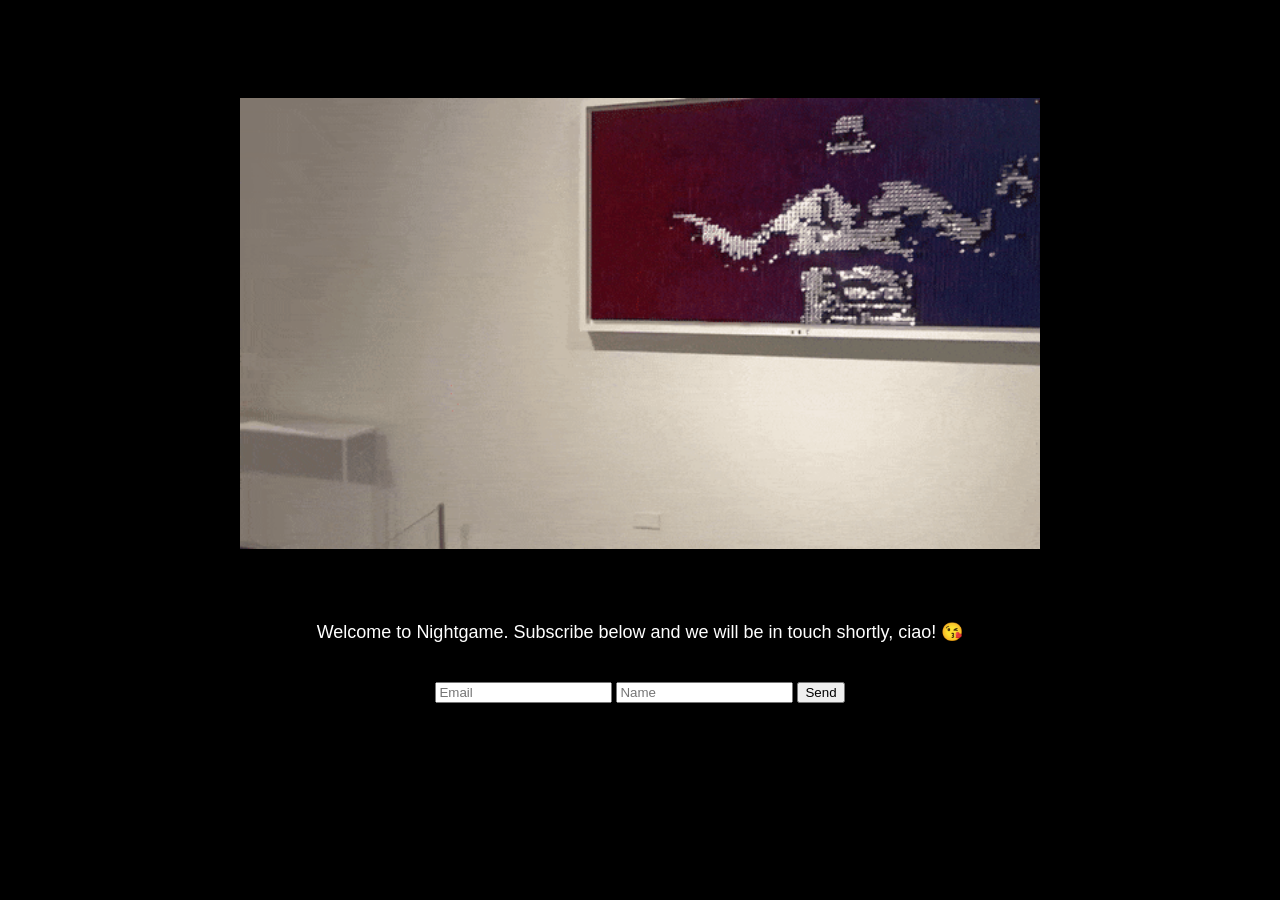
==== test.html @ 91141ab2 "Update test.html" ====
<!DOCTYPE html PUBLIC "-//W3C//DTD XHTML 1.0 Transitional//EN" "http://www.w3.org/TR/xhtml1/DTD/xhtml1-transitional.dtd">
<html xmlns="http://www.w3.org/1999/xhtml">
<head>
<meta http-equiv="Content-Type" content="text/html; charset=UTF-8" />
<title>Nightgame</title>
<link rel="icon" type="image/x-icon" href="infields favi.png">
<style type="text/css">

body {background-color:black;}
	
body p {
	font-family: Helvetica Neue Light; color:white; text-align: center; font-size:18px;
}
body p {
	font-family: Arial, Helvetica, sans-serif; color:white; text-align: center;
}
body p {
	font-family: Arial, Helvetica, sans-serif; color:white; text-align: center;
}
</style>

<link rel="stylesheet" href="style.css" />

<script type="text/javascript">

  var _gaq = _gaq || [];
  _gaq.push(['_setAccount', 'UA-18966933-1']);
  _gaq.push(['_trackPageview']);

  (function() {
    var ga = document.createElement('script'); ga.type = 'text/javascript'; ga.async = true;
    ga.src = ('https:' == document.location.protocol ? 'https://ssl' : 'http://www') + '.google-analytics.com/ga.js';
    var s = document.getElementsByTagName('script')[0]; s.parentNode.insertBefore(ga, s);
  })();

</script>
</head>

<body>

<br /><br /><br /><br />
<p><a href="https://www.instagram.com/mattnightgame/"><img src="nightgame gif.gif" alt="instagram" style="width:800px; class="center"></a></p>
<br /><br />	
<p>Welcome to Nightgame. Subscribe below and we will be in touch shortly, ciao! &#128536;<br /><br /></p>

<p><form 
  method="POST" 
  action="https://script.google.com/macros/s/AKfycbz--ZBonqhjqO8FE5NCQ_iCk4P7zXs1GO5Id4rs71nzlLh5l_P8xykJXQ3iTdW9nbe6Wg/exec" 
  id="my-form" align="center">

  <input name="Email" type="email" placeholder="Email" required>
  <input name="Name" type="text" placeholder="Name" required>
  <button type="submit">Send</button>

<script src="event.js"></script>
	
</form></p>


</body>
</html>
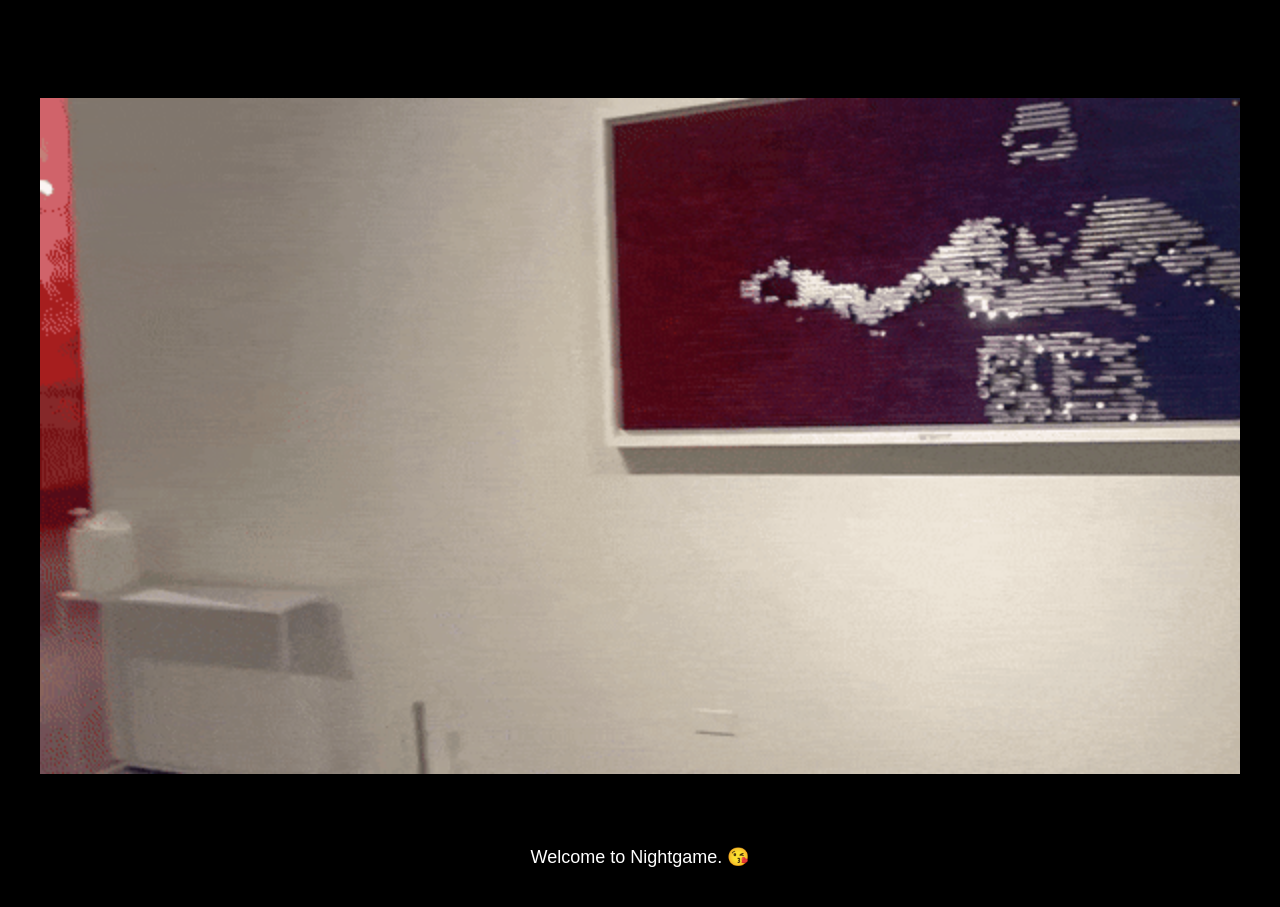
==== commit 7d436585: "Update test.html" ====
--- a/test.html
+++ b/test.html
@@ -39,22 +39,10 @@
 <body>
 
 <br /><br /><br /><br />
-<p><a href="https://www.instagram.com/mattnightgame/"><img src="nightgame gif.gif" alt="instagram" style="width:800px; class="center"></a></p>
+<p><img src="nightgame gif.gif" style="width:1200px; class="center"></a></p>
 <br /><br />	
-<p>Welcome to Nightgame. Subscribe below and we will be in touch shortly, ciao! &#128536;<br /><br /></p>
+<p>Welcome to Nightgame. &#128536;<br /><br /></p>
 
-<p><form 
-  method="POST" 
-  action="https://script.google.com/macros/s/AKfycbz--ZBonqhjqO8FE5NCQ_iCk4P7zXs1GO5Id4rs71nzlLh5l_P8xykJXQ3iTdW9nbe6Wg/exec" 
-  id="my-form" align="center">
-
-  <input name="Email" type="email" placeholder="Email" required>
-  <input name="Name" type="text" placeholder="Name" required>
-  <button type="submit">Send</button>
-
-<script src="event.js"></script>
-	
-</form></p>
 
 
 </body>
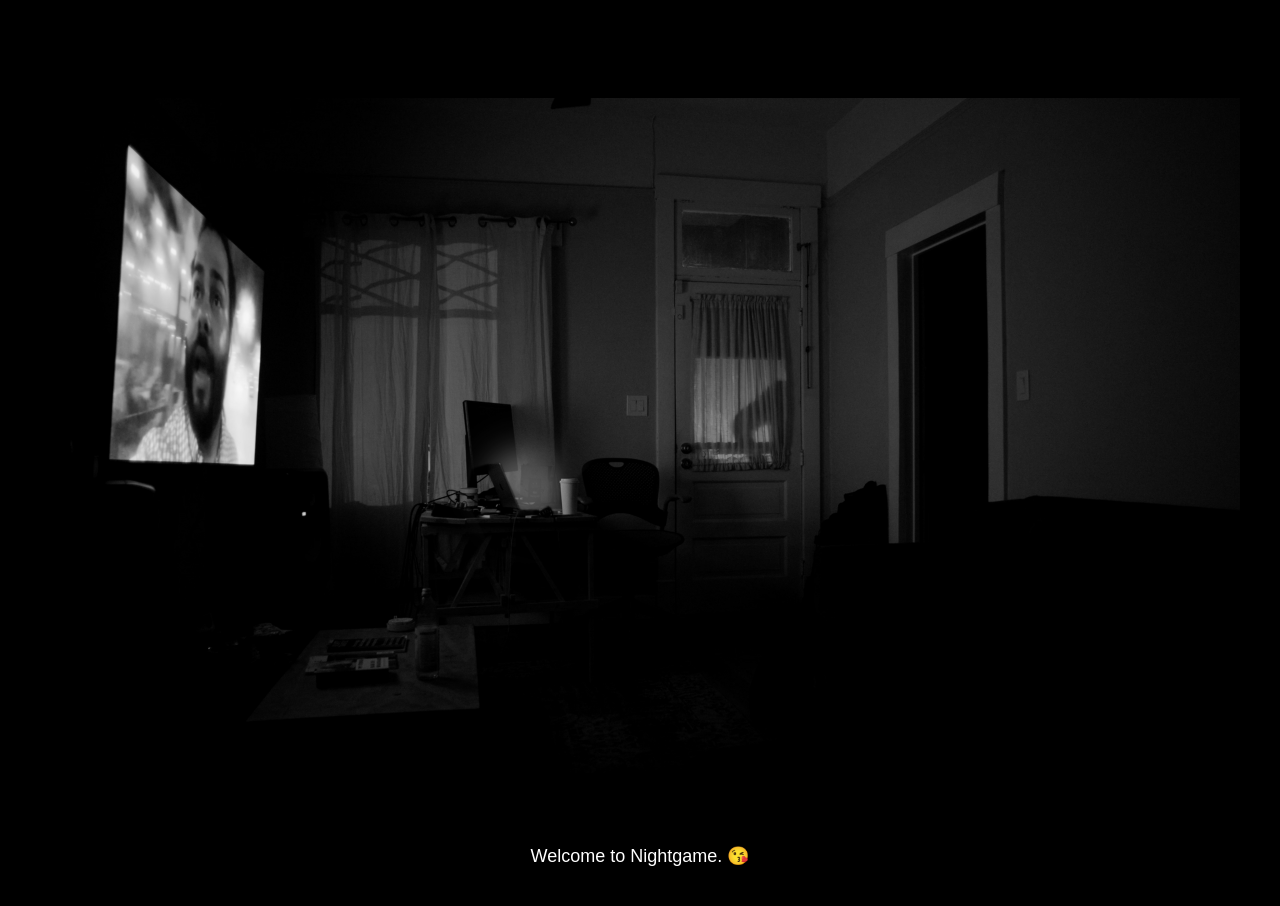
==== commit c5654e76: "Update test.html" ====
--- a/test.html
+++ b/test.html
@@ -39,7 +39,15 @@
 <body>
 
 <br /><br /><br /><br />
-<p><img src="nightgame gif.gif" style="width:1200px; class="center"></a></p>
+<p>
+<img src="Nightgame homepage copy.jpg" style="width:1200px; class="center" usemap="#image-map"></a>
+	<map name="image-map">
+    <area target="" alt="" title="" href="" coords="288,1462,895,288" shape="rect">
+    <area target="" alt="" title="" href="" coords="1934,1551,229" shape="circle">
+    <area target="" alt="" title="" href="" coords="2727,1060,3022,1466" shape="rect">
+	</map>
+	
+</p>
 <br /><br />	
 <p>Welcome to Nightgame. &#128536;<br /><br /></p>
 
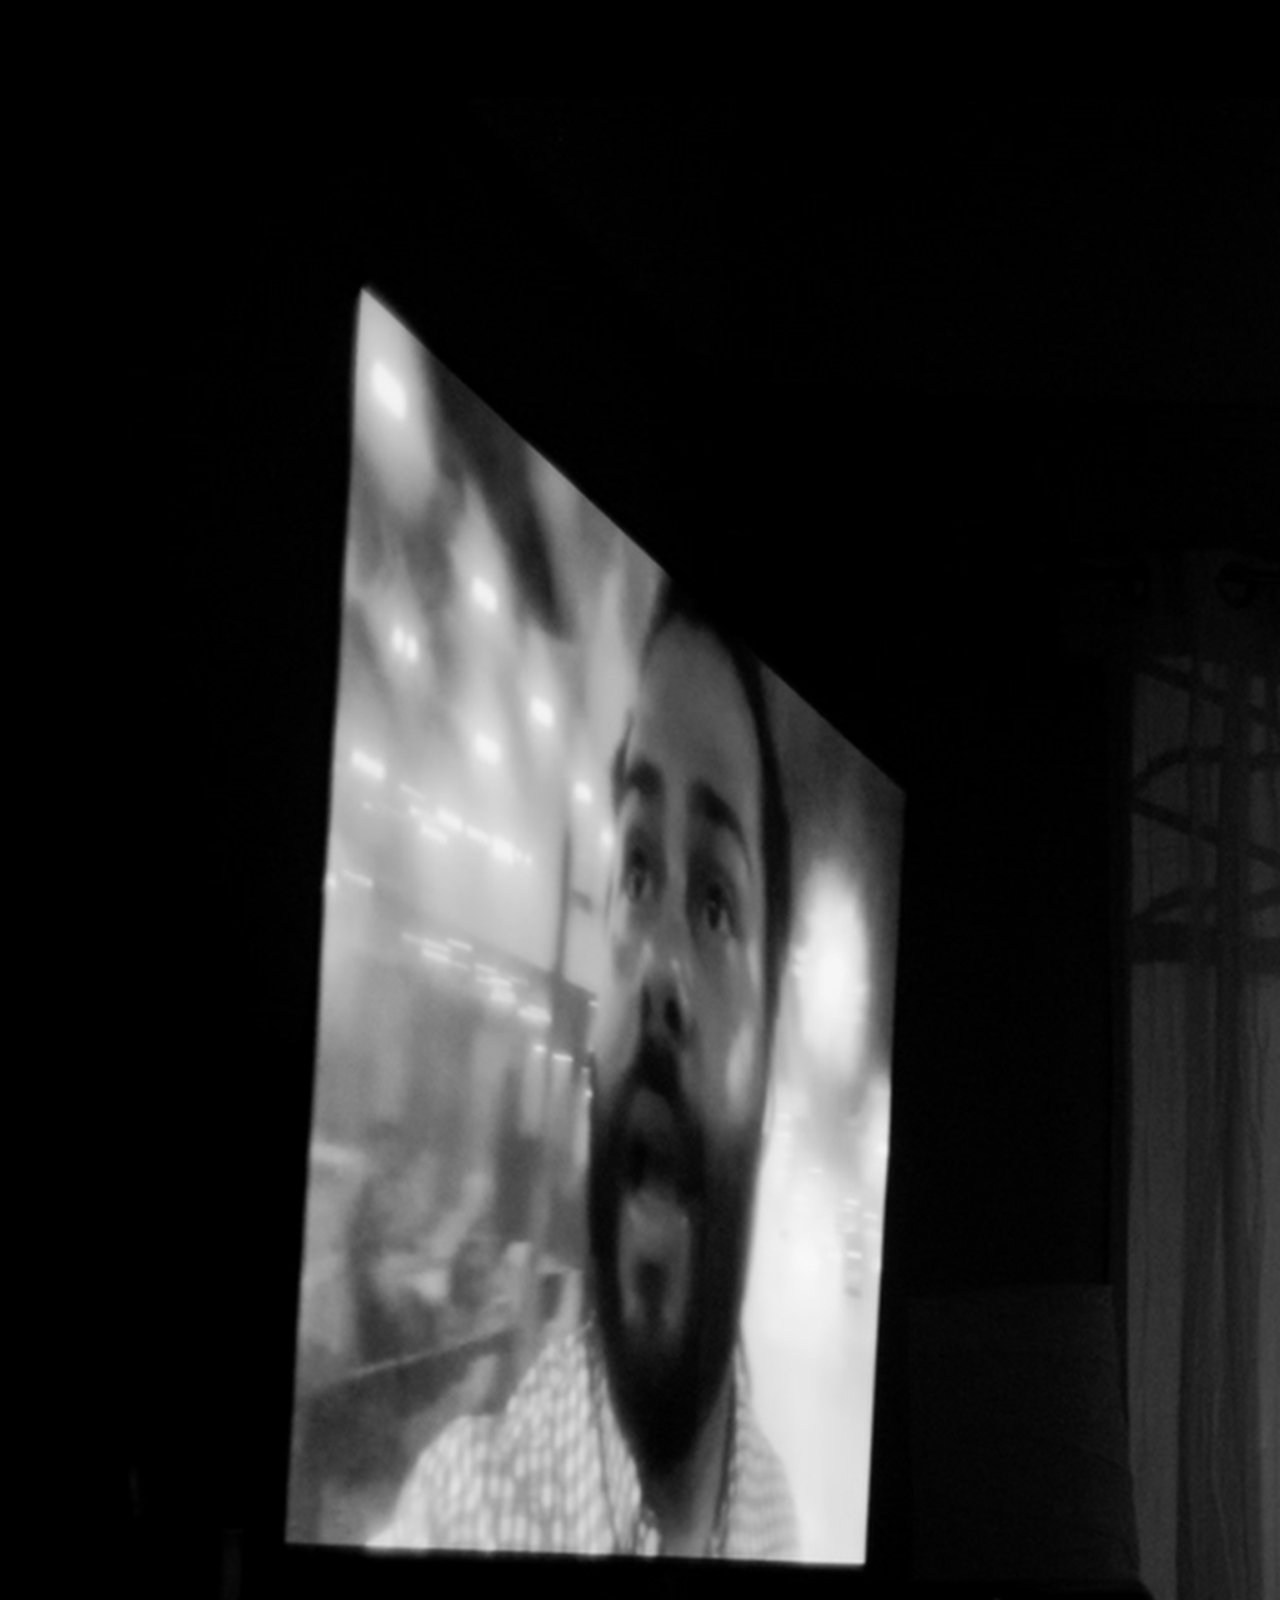
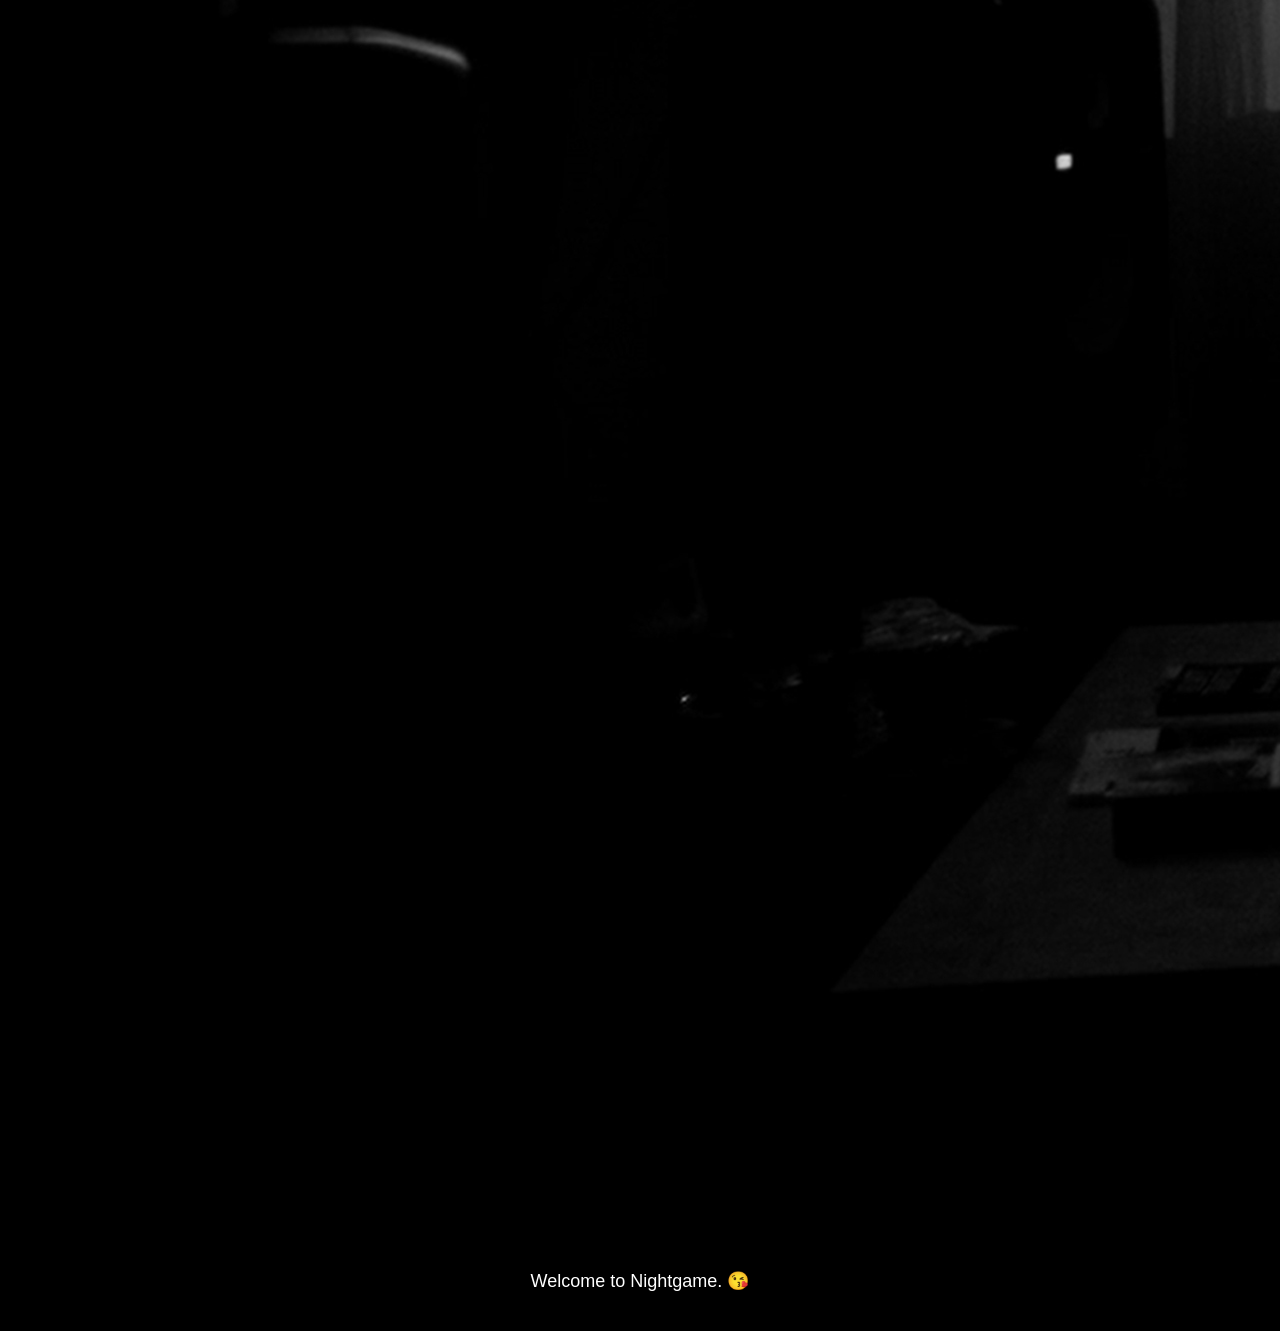
==== commit 8aa249df: "Update test.html" ====
--- a/test.html
+++ b/test.html
@@ -40,11 +40,11 @@
 
 <br /><br /><br /><br />
 <p>
-<img src="Nightgame homepage copy.jpg" style="width:1200px; class="center" usemap="#image-map"></a>
+<img src="Nightgame homepage copy.jpg" class="center" usemap="#image-map"></a>
 	<map name="image-map">
-    <area target="" alt="" title="" href="" coords="288,1462,895,288" shape="rect">
-    <area target="" alt="" title="" href="" coords="1934,1551,229" shape="circle">
-    <area target="" alt="" title="" href="" coords="2727,1060,3022,1466" shape="rect">
+    <area target="" alt="" title="" href="https://www.instagram.com/mattnightgame/" coords="288,1462,895,288" shape="rect">
+    <area target="" alt="" title="" href="https://nightgame.org/email" coords="1934,1551,229" shape="circle">
+    <area target="" alt="" title="" href="https://parkercorey.com/" coords="2727,1060,3022,1466" shape="rect">
 	</map>
 	
 </p>
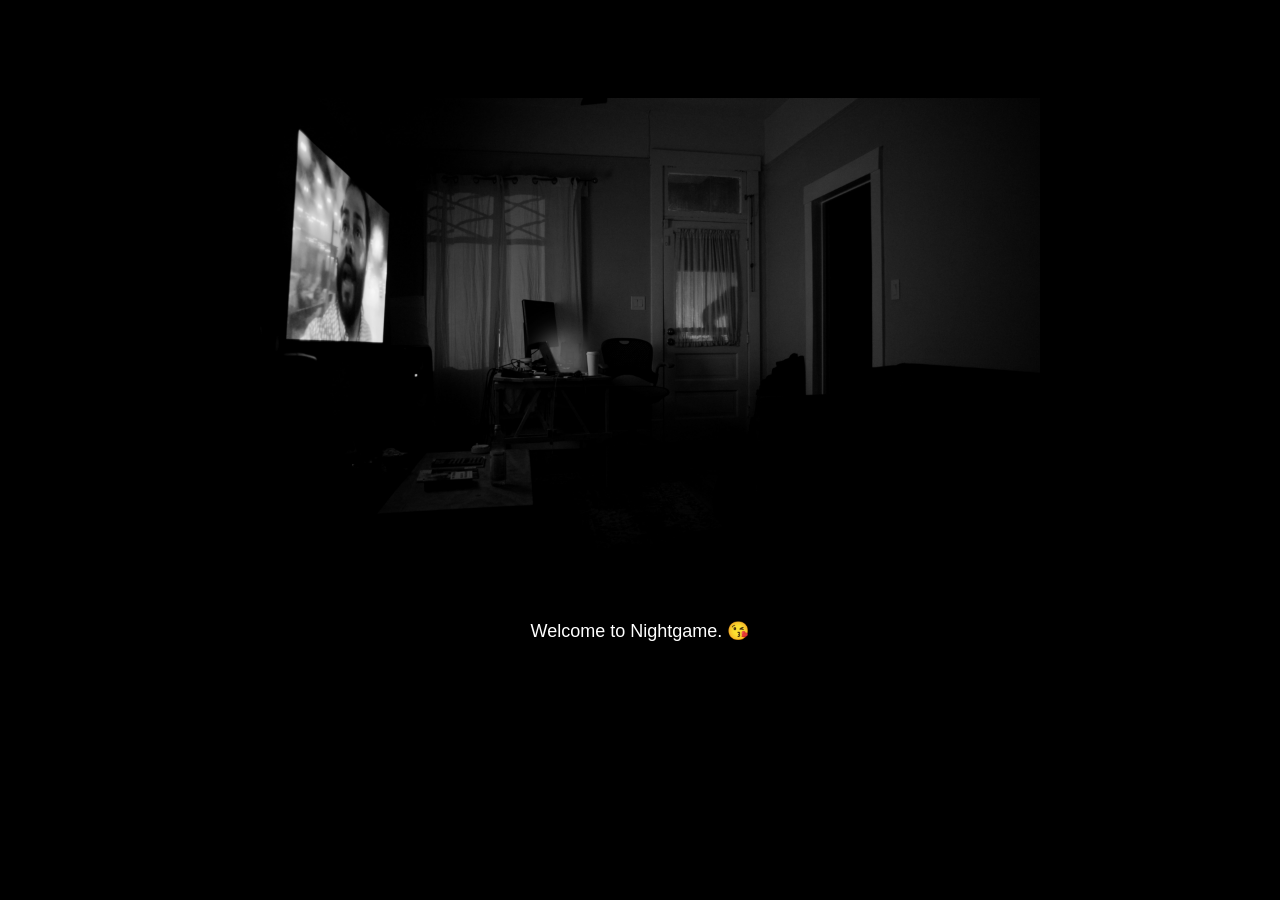
==== commit 325627d4: "Update test.html" ====
--- a/test.html
+++ b/test.html
@@ -33,6 +33,15 @@
     var s = document.getElementsByTagName('script')[0]; s.parentNode.insertBefore(ga, s);
   })();
 
+	/*! Image Map Resizer (imageMapResizer.min.js ) - v1.0.10 - 2019-04-10
+ *  Desc: Resize HTML imageMap to scaled image.
+ *  Copyright: (c) 2019 David J. Bradshaw - dave@bradshaw.net
+ *  License: MIT
+ */
+
+!function(){"use strict";function r(){function e(){var r={width:u.width/u.naturalWidth,height:u.height/u.naturalHeight},a={width:parseInt(window.getComputedStyle(u,null).getPropertyValue("padding-left"),10),height:parseInt(window.getComputedStyle(u,null).getPropertyValue("padding-top"),10)};i.forEach(function(e,t){var n=0;o[t].coords=e.split(",").map(function(e){var t=1==(n=1-n)?"width":"height";return a[t]+Math.floor(Number(e)*r[t])}).join(",")})}function t(e){return e.coords.replace(/ *, */g,",").replace(/ +/g,",")}function n(){clearTimeout(d),d=setTimeout(e,250)}function r(e){return document.querySelector('img[usemap="'+e+'"]')}var a=this,o=null,i=null,u=null,d=null;"function"!=typeof a._resize?(o=a.getElementsByTagName("area"),i=Array.prototype.map.call(o,t),u=r("#"+a.name)||r(a.name),a._resize=e,u.addEventListener("load",e,!1),window.addEventListener("focus",e,!1),window.addEventListener("resize",n,!1),window.addEventListener("readystatechange",e,!1),document.addEventListener("fullscreenchange",e,!1),u.width===u.naturalWidth&&u.height===u.naturalHeight||e()):a._resize()}function e(){function t(e){e&&(!function(e){if(!e.tagName)throw new TypeError("Object is not a valid DOM element");if("MAP"!==e.tagName.toUpperCase())throw new TypeError("Expected <MAP> tag, found <"+e.tagName+">.")}(e),r.call(e),n.push(e))}var n;return function(e){switch(n=[],typeof e){case"undefined":case"string":Array.prototype.forEach.call(document.querySelectorAll(e||"map"),t);break;case"object":t(e);break;default:throw new TypeError("Unexpected data type ("+typeof e+").")}return n}}"function"==typeof define&&define.amd?define([],e):"object"==typeof module&&"object"==typeof module.exports?module.exports=e():window.imageMapResize=e(),"jQuery"in window&&(window.jQuery.fn.imageMapResize=function(){return this.filter("map").each(r).end()})}();
+//# sourceMappingURL=imageMapResizer.map
+
 </script>
 </head>
 
@@ -40,7 +49,7 @@
 
 <br /><br /><br /><br />
 <p>
-<img src="Nightgame homepage copy.jpg" class="center" usemap="#image-map"></a>
+<img src="Nightgame homepage copy.jpg" style="width:800px; class="center" usemap="#image-map"></a>
 	<map name="image-map">
     <area target="" alt="" title="" href="https://www.instagram.com/mattnightgame/" coords="288,1462,895,288" shape="rect">
     <area target="" alt="" title="" href="https://nightgame.org/email" coords="1934,1551,229" shape="circle">
@@ -54,4 +63,8 @@
 
 
 </body>
+
+imageMapResize();
+
 </html>
+
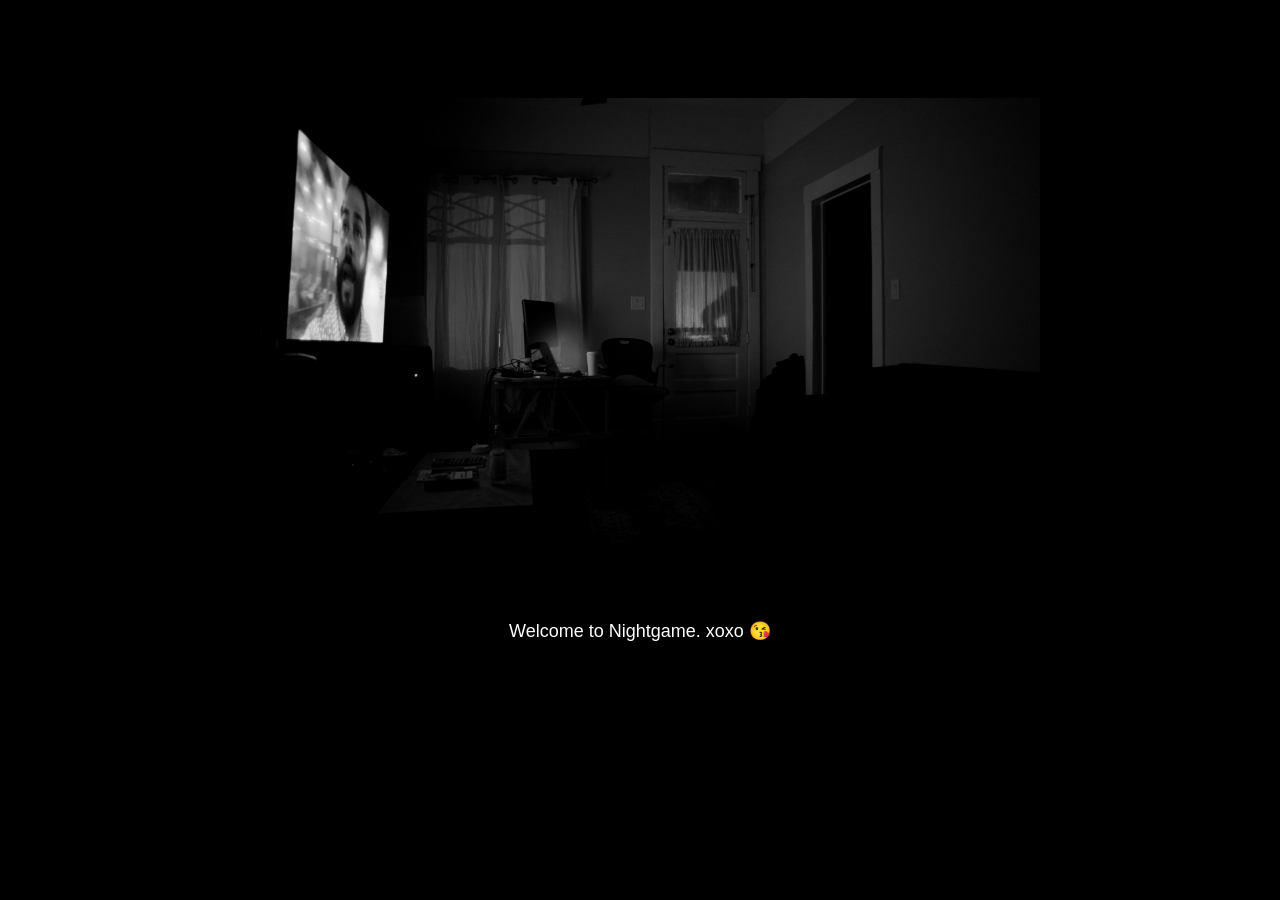
==== commit 18614e99: "Update test.html" ====
--- a/test.html
+++ b/test.html
@@ -32,16 +32,6 @@
     ga.src = ('https:' == document.location.protocol ? 'https://ssl' : 'http://www') + '.google-analytics.com/ga.js';
     var s = document.getElementsByTagName('script')[0]; s.parentNode.insertBefore(ga, s);
   })();
-
-	/*! Image Map Resizer (imageMapResizer.min.js ) - v1.0.10 - 2019-04-10
- *  Desc: Resize HTML imageMap to scaled image.
- *  Copyright: (c) 2019 David J. Bradshaw - dave@bradshaw.net
- *  License: MIT
- */
-
-!function(){"use strict";function r(){function e(){var r={width:u.width/u.naturalWidth,height:u.height/u.naturalHeight},a={width:parseInt(window.getComputedStyle(u,null).getPropertyValue("padding-left"),10),height:parseInt(window.getComputedStyle(u,null).getPropertyValue("padding-top"),10)};i.forEach(function(e,t){var n=0;o[t].coords=e.split(",").map(function(e){var t=1==(n=1-n)?"width":"height";return a[t]+Math.floor(Number(e)*r[t])}).join(",")})}function t(e){return e.coords.replace(/ *, */g,",").replace(/ +/g,",")}function n(){clearTimeout(d),d=setTimeout(e,250)}function r(e){return document.querySelector('img[usemap="'+e+'"]')}var a=this,o=null,i=null,u=null,d=null;"function"!=typeof a._resize?(o=a.getElementsByTagName("area"),i=Array.prototype.map.call(o,t),u=r("#"+a.name)||r(a.name),a._resize=e,u.addEventListener("load",e,!1),window.addEventListener("focus",e,!1),window.addEventListener("resize",n,!1),window.addEventListener("readystatechange",e,!1),document.addEventListener("fullscreenchange",e,!1),u.width===u.naturalWidth&&u.height===u.naturalHeight||e()):a._resize()}function e(){function t(e){e&&(!function(e){if(!e.tagName)throw new TypeError("Object is not a valid DOM element");if("MAP"!==e.tagName.toUpperCase())throw new TypeError("Expected <MAP> tag, found <"+e.tagName+">.")}(e),r.call(e),n.push(e))}var n;return function(e){switch(n=[],typeof e){case"undefined":case"string":Array.prototype.forEach.call(document.querySelectorAll(e||"map"),t);break;case"object":t(e);break;default:throw new TypeError("Unexpected data type ("+typeof e+").")}return n}}"function"==typeof define&&define.amd?define([],e):"object"==typeof module&&"object"==typeof module.exports?module.exports=e():window.imageMapResize=e(),"jQuery"in window&&(window.jQuery.fn.imageMapResize=function(){return this.filter("map").each(r).end()})}();
-//# sourceMappingURL=imageMapResizer.map
-
 </script>
 </head>
 
@@ -58,7 +48,7 @@
 	
 </p>
 <br /><br />	
-<p>Welcome to Nightgame. &#128536;<br /><br /></p>
+<p>Welcome to Nightgame. xoxo &#128536;<br /><br /></p>
 
 
 
